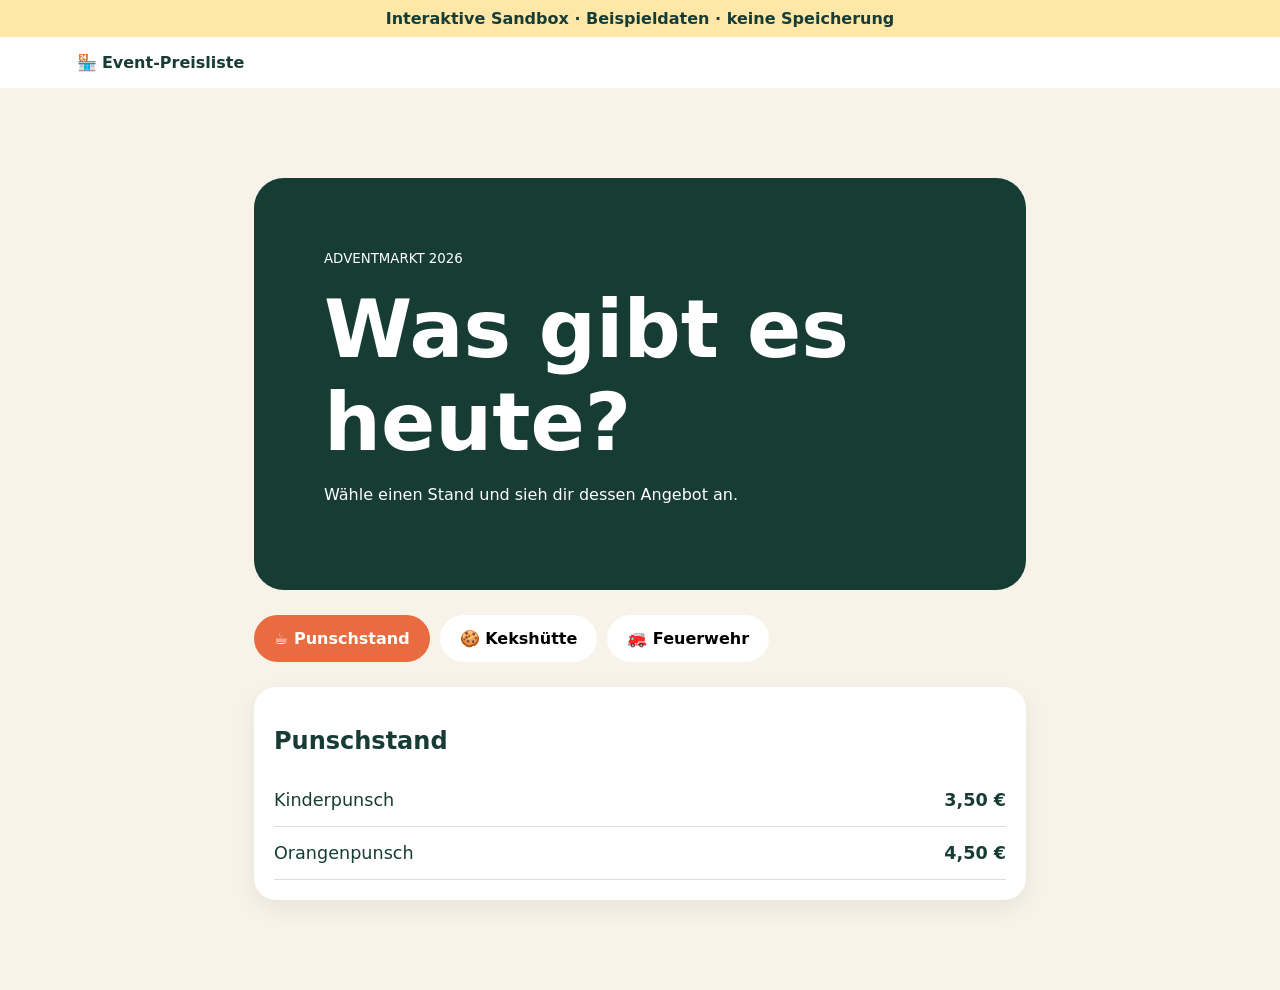
==== sandbox/index.html @ b8e25367 "Add Home Assistant integration and public sandbox" ====
<!doctype html><html lang="de"><head><meta charset="utf-8"><meta name="viewport" content="width=device-width,initial-scale=1"><title>Event-Preisliste Demo</title><style>:root{font-family:system-ui;color:#173c34;background:#f7f3e9}*{box-sizing:border-box}body{margin:0}.bar{background:#fff;padding:16px 6vw}.demo{background:#ffe7a8;text-align:center;padding:9px;font-weight:700}main{max-width:900px;margin:auto;padding:7vw 5vw}.hero{background:#173c34;color:white;padding:clamp(28px,7vw,70px);border-radius:30px}h1{font-size:clamp(2.2rem,8vw,5rem);margin:.2em 0}.stands{display:flex;gap:10px;overflow:auto;padding:25px 0}.stands button{font:inherit;font-weight:700;padding:14px 20px;border:0;border-radius:99px;background:white;white-space:nowrap}.stands button.on{background:#e86c3f;color:white}.card{background:white;border-radius:22px;padding:20px;box-shadow:0 8px 25px #0001}.item{display:flex;justify-content:space-between;padding:16px 0;border-bottom:1px solid #ddd;font-size:1.1rem}.price{font-weight:800}</style></head><body><div class="demo">Interaktive Sandbox · Beispieldaten · keine Speicherung</div><header class="bar">🏪 <b>Event-Preisliste</b></header><main><section class="hero"><small>ADVENTMARKT 2026</small><h1>Was gibt es heute?</h1><p>Wähle einen Stand und sieh dir dessen Angebot an.</p></section><div class="stands"><button class="on" data-s="p">☕ Punschstand</button><button data-s="k">🍪 Kekshütte</button><button data-s="f">🚒 Feuerwehr</button></div><section class="card"><h2 id="title"></h2><div id="items"></div></section></main><script>const d={p:['Punschstand',['Kinderpunsch|3,50 €','Orangenpunsch|4,50 €']],k:['Kekshütte',['Vanillekipferl|3,00 €','Lebkuchen|2,50 €']],f:['Feuerwehr',['Bratwurst|5,00 €','Mineralwasser|2,00 €']]};function show(k){title.textContent=d[k][0];items.innerHTML=d[k][1].map(x=>{let a=x.split('|');return `<div class="item"><span>${a[0]}</span><span class="price">${a[1]}</span></div>`}).join('')}document.querySelectorAll('button').forEach(b=>b.onclick=()=>{document.querySelector('.on').classList.remove('on');b.classList.add('on');show(b.dataset.s)});show('p')</script></body></html>
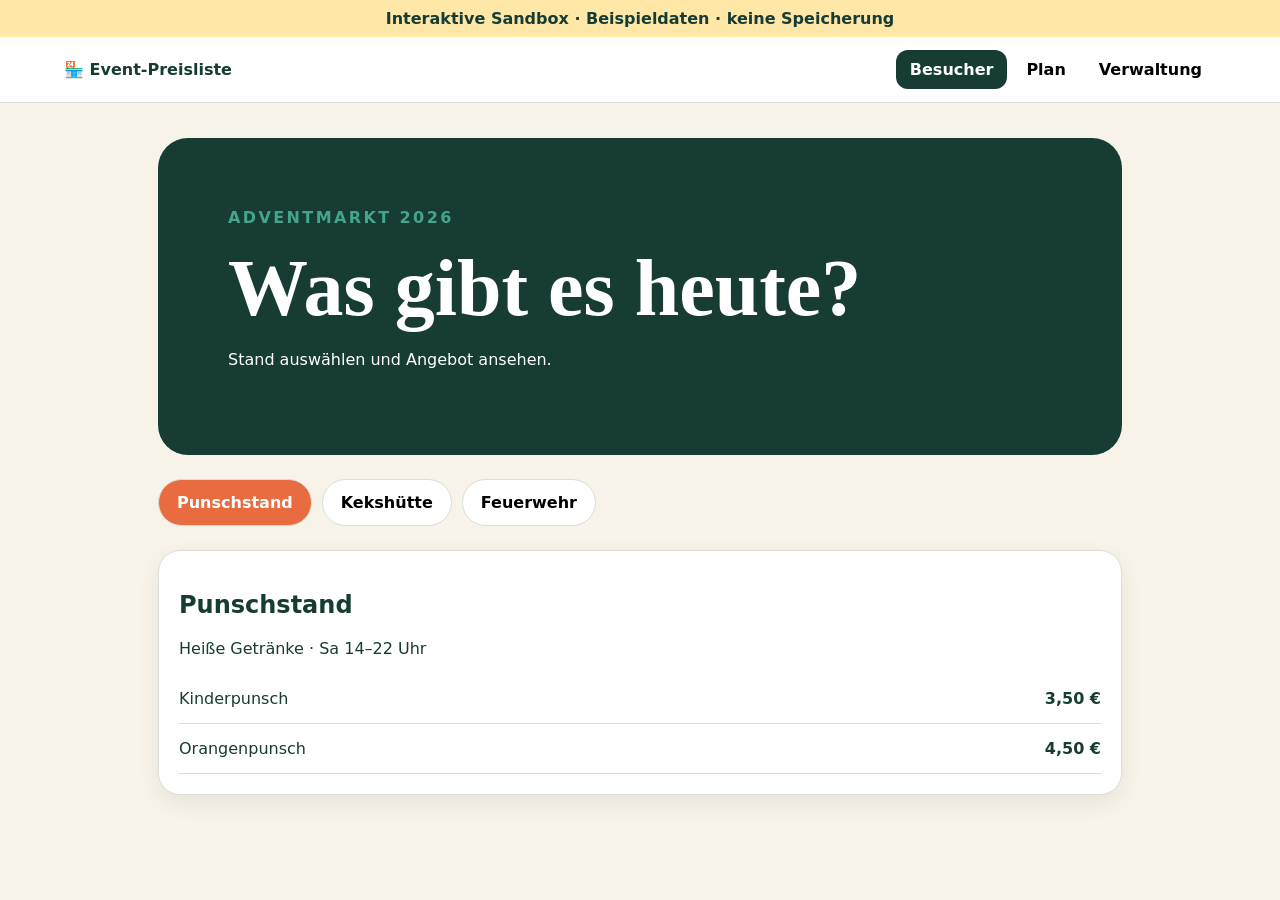
==== commit 34274698: "Expand sandbox with interactive administration" ====
--- a/sandbox/index.html
+++ b/sandbox/index.html
@@ -1 +1,7 @@
-<!doctype html><html lang="de"><head><meta charset="utf-8"><meta name="viewport" content="width=device-width,initial-scale=1"><title>Event-Preisliste Demo</title><style>:root{font-family:system-ui;color:#173c34;background:#f7f3e9}*{box-sizing:border-box}body{margin:0}.bar{background:#fff;padding:16px 6vw}.demo{background:#ffe7a8;text-align:center;padding:9px;font-weight:700}main{max-width:900px;margin:auto;padding:7vw 5vw}.hero{background:#173c34;color:white;padding:clamp(28px,7vw,70px);border-radius:30px}h1{font-size:clamp(2.2rem,8vw,5rem);margin:.2em 0}.stands{display:flex;gap:10px;overflow:auto;padding:25px 0}.stands button{font:inherit;font-weight:700;padding:14px 20px;border:0;border-radius:99px;background:white;white-space:nowrap}.stands button.on{background:#e86c3f;color:white}.card{background:white;border-radius:22px;padding:20px;box-shadow:0 8px 25px #0001}.item{display:flex;justify-content:space-between;padding:16px 0;border-bottom:1px solid #ddd;font-size:1.1rem}.price{font-weight:800}</style></head><body><div class="demo">Interaktive Sandbox · Beispieldaten · keine Speicherung</div><header class="bar">🏪 <b>Event-Preisliste</b></header><main><section class="hero"><small>ADVENTMARKT 2026</small><h1>Was gibt es heute?</h1><p>Wähle einen Stand und sieh dir dessen Angebot an.</p></section><div class="stands"><button class="on" data-s="p">☕ Punschstand</button><button data-s="k">🍪 Kekshütte</button><button data-s="f">🚒 Feuerwehr</button></div><section class="card"><h2 id="title"></h2><div id="items"></div></section></main><script>const d={p:['Punschstand',['Kinderpunsch|3,50 €','Orangenpunsch|4,50 €']],k:['Kekshütte',['Vanillekipferl|3,00 €','Lebkuchen|2,50 €']],f:['Feuerwehr',['Bratwurst|5,00 €','Mineralwasser|2,00 €']]};function show(k){title.textContent=d[k][0];items.innerHTML=d[k][1].map(x=>{let a=x.split('|');return `<div class="item"><span>${a[0]}</span><span class="price">${a[1]}</span></div>`}).join('')}document.querySelectorAll('button').forEach(b=>b.onclick=()=>{document.querySelector('.on').classList.remove('on');b.classList.add('on');show(b.dataset.s)});show('p')</script></body></html>
+<!doctype html><html lang="de"><head><meta charset="utf-8"><meta name="viewport" content="width=device-width,initial-scale=1"><title>Event-Preisliste Sandbox</title><style>
+:root{font-family:system-ui;color:#173c34;background:#f7f3e9;--g:#173c34;--o:#e86c3f;--l:#d9ddd8}*{box-sizing:border-box}body{margin:0}.notice{background:#ffe7a8;padding:9px;text-align:center;font-weight:750}.top{background:#fff;border-bottom:1px solid var(--l);display:flex;align-items:center;justify-content:space-between;padding:13px 5vw;position:sticky;top:0;z-index:5}.brand{font-weight:850}.nav{display:flex;gap:5px}.nav button,.btn{border:0;border-radius:12px;padding:10px 14px;font:inherit;font-weight:750;cursor:pointer}.nav button{background:transparent}.nav button.on,.btn.primary{background:var(--g);color:#fff}.btn.orange{background:var(--o);color:#fff}.view{display:none}.view.on{display:block}main{max-width:1000px;margin:auto;padding:35px 18px}.hero{background:var(--g);color:white;padding:clamp(30px,7vw,70px);border-radius:30px}.hero h1{font-family:Georgia,serif;font-size:clamp(2.5rem,8vw,5rem);margin:.2em 0}.eyebrow{letter-spacing:.15em;color:#43a58c;font-weight:800}.stands{display:flex;gap:10px;overflow:auto;padding:24px 0}.stands button{font:inherit;font-weight:750;padding:13px 18px;border:1px solid var(--l);border-radius:99px;background:#fff;white-space:nowrap}.stands button.on{background:var(--o);color:#fff}.card{background:#fff;border:1px solid var(--l);border-radius:22px;padding:20px;margin-bottom:16px;box-shadow:0 8px 25px #0001}.item{display:flex;justify-content:space-between;padding:15px 0;border-bottom:1px solid var(--l)}.price{font-weight:850}.layout{display:grid;grid-template-columns:220px 1fr;gap:18px}.side button{display:block;width:100%;text-align:left;margin:6px 0;background:#fff;border:1px solid var(--l);padding:12px;border-radius:11px}.side button.on{background:var(--g);color:#fff}.stats{display:grid;grid-template-columns:repeat(4,1fr);gap:10px}.stat{background:#eef3ef;border-radius:15px;padding:15px}.stat b{display:block;font-size:1.7rem}.row{display:flex;gap:10px;flex-wrap:wrap;align-items:end}.field{flex:1;min-width:145px}.field label{display:block;font-size:.84rem;font-weight:750;margin:5px}.field input,.field select{width:100%;font:inherit;padding:10px;border:1px solid #abb7b1;border-radius:10px}.map{height:230px;border-radius:18px;background:linear-gradient(135deg,#dce8d9,#f4d7bd);position:relative}.pin{position:absolute;border:0;border-radius:50%;font-size:1.3rem;width:44px;height:44px}.toast{position:fixed;left:50%;bottom:20px;transform:translate(-50%,100px);background:#173c34;color:#fff;padding:12px 18px;border-radius:99px;transition:.25s}.toast.show{transform:translate(-50%,0)}@media(max-width:680px){.top{padding:10px;align-items:flex-start}.nav button{font-size:.8rem;padding:8px}.layout{grid-template-columns:1fr}.side{display:flex;overflow:auto}.side button{min-width:max-content}.stats{grid-template-columns:repeat(2,1fr)}main{padding:22px 12px}.hero{border-radius:22px}}
+</style></head><body><div class="notice">Interaktive Sandbox · Beispieldaten · keine Speicherung</div><header class="top"><div class="brand">🏪 Event-Preisliste</div><nav class="nav"><button class="on" data-view="guest">Besucher</button><button data-view="mapview">Plan</button><button data-view="admin">Verwaltung</button></nav></header>
+<section id="guest" class="view on"><main><div class="hero"><div class="eyebrow">ADVENTMARKT 2026</div><h1>Was gibt es heute?</h1><p>Stand auswählen und Angebot ansehen.</p></div><div id="standButtons" class="stands"></div><div class="card"><h2 id="guestTitle"></h2><p id="guestDesc"></p><div id="guestItems"></div></div></main></section>
+<section id="mapview" class="view"><main><div class="card"><h1>Interaktiver Plan</h1><p>Tippe auf einen Punkt.</p><div class="map"><button class="pin" style="left:18%;top:30px" data-tip="Punschstand">☕</button><button class="pin" style="left:58%;top:150px" data-tip="Kekshütte">🍪</button><button class="pin" style="left:82%;top:38px" data-tip="Erste Hilfe">✚</button></div></div></main></section>
+<section id="admin" class="view"><main><h1>Verwaltung</h1><p>Änderungen gelten nur bis zum Neuladen.</p><div class="stats"><div class="stat"><b>1</b>Event</div><div class="stat"><b id="statStands"></b>Stände</div><div class="stat"><b id="statItems"></b>Angebote</div><div class="stat"><b>3</b>Planpunkte</div></div><br><div class="layout"><aside class="side"><button class="on">Adventmarkt 2026</button><button id="newEvent">＋ Event</button><button id="preview">↗ Vorschau</button></aside><div><div class="card"><h2>Event bearbeiten</h2><div class="row"><div class="field"><label>Titel</label><input value="Adventmarkt 2026"></div><div class="field"><label>Ort</label><input value="Ober-Grafendorf"></div><button id="save" class="btn primary">Speichern</button></div></div><div class="card"><div class="row"><div><h2>Stände & Angebote</h2></div><button id="addStand" class="btn">＋ Stand</button></div><div class="row"><div class="field"><label>Stand</label><select id="adminStand"></select></div><div class="field"><label>Neues Angebot</label><input id="newItem" placeholder="Maroni"></div><div class="field"><label>Preis</label><input id="newPrice" placeholder="4,00 €"></div><button id="addItem" class="btn orange">Hinzufügen</button></div><div id="adminItems"></div></div><div class="card"><h2>Veröffentlichung</h2><button id="publish" class="btn primary">✓ Veröffentlicht</button></div></div></div></main></section><div id="toast" class="toast"></div>
+<script>const d={p:{n:'Punschstand',x:'Heiße Getränke · Sa 14–22 Uhr',i:[['Kinderpunsch','3,50 €'],['Orangenpunsch','4,50 €']]},k:{n:'Kekshütte',x:'Hausgemachte Kekse',i:[['Vanillekipferl','3,00 €'],['Lebkuchen','2,50 €']]},f:{n:'Feuerwehr',x:'Herzhaftes und Getränke',i:[['Bratwurst','5,00 €'],['Mineralwasser','2,00 €']]}};let a='p',pub=true;const $=x=>document.getElementById(x);function note(t){$('toast').textContent=t;$('toast').classList.add('show');setTimeout(()=>$('toast').classList.remove('show'),1600)}function view(v){document.querySelectorAll('.view,.nav button').forEach(x=>x.classList.remove('on'));$(v).classList.add('on');document.querySelector(`[data-view="${v}"]`).classList.add('on');scrollTo(0,0)}document.querySelectorAll('[data-view]').forEach(b=>b.onclick=()=>view(b.dataset.view));function render(){let ks=Object.keys(d);$('standButtons').innerHTML=ks.map(k=>`<button data-k="${k}" class="${k===a?'on':''}">${d[k].n}</button>`).join('');$('standButtons').querySelectorAll('button').forEach(b=>b.onclick=()=>{a=b.dataset.k;render()});$('guestTitle').textContent=d[a].n;$('guestDesc').textContent=d[a].x;$('guestItems').innerHTML=d[a].i.map(i=>`<div class="item"><span>${i[0]}</span><b class="price">${i[1]}</b></div>`).join('');$('adminStand').innerHTML=ks.map(k=>`<option value="${k}" ${k===a?'selected':''}>${d[k].n}</option>`).join('');$('adminItems').innerHTML=d[a].i.map(i=>`<div class="item"><span>${i[0]}</span><b>${i[1]}</b></div>`).join('');$('statStands').textContent=ks.length;$('statItems').textContent=ks.reduce((n,k)=>n+d[k].i.length,0)}$('adminStand').onchange=e=>{a=e.target.value;render()};$('addItem').onclick=()=>{let n=$('newItem').value.trim(),p=$('newPrice').value.trim();if(!n||!p)return note('Angebot und Preis eingeben');d[a].i.push([n,p]);$('newItem').value=$('newPrice').value='';render();note('Angebot hinzugefügt')};$('addStand').onclick=()=>{a='s'+Date.now();d[a]={n:'Neuer Stand',x:'Demo-Stand',i:[]};render();note('Stand angelegt')};$('preview').onclick=()=>view('guest');$('save').onclick=()=>note('Änderungen übernommen');$('newEvent').onclick=()=>note('Demo-Eventformular geöffnet');$('publish').onclick=()=>{pub=!pub;$('publish').textContent=pub?'✓ Veröffentlicht':'Nicht veröffentlicht';note('Status geändert')};document.querySelectorAll('.pin').forEach(p=>p.onclick=()=>note(p.dataset.tip));render();</script></body></html>
